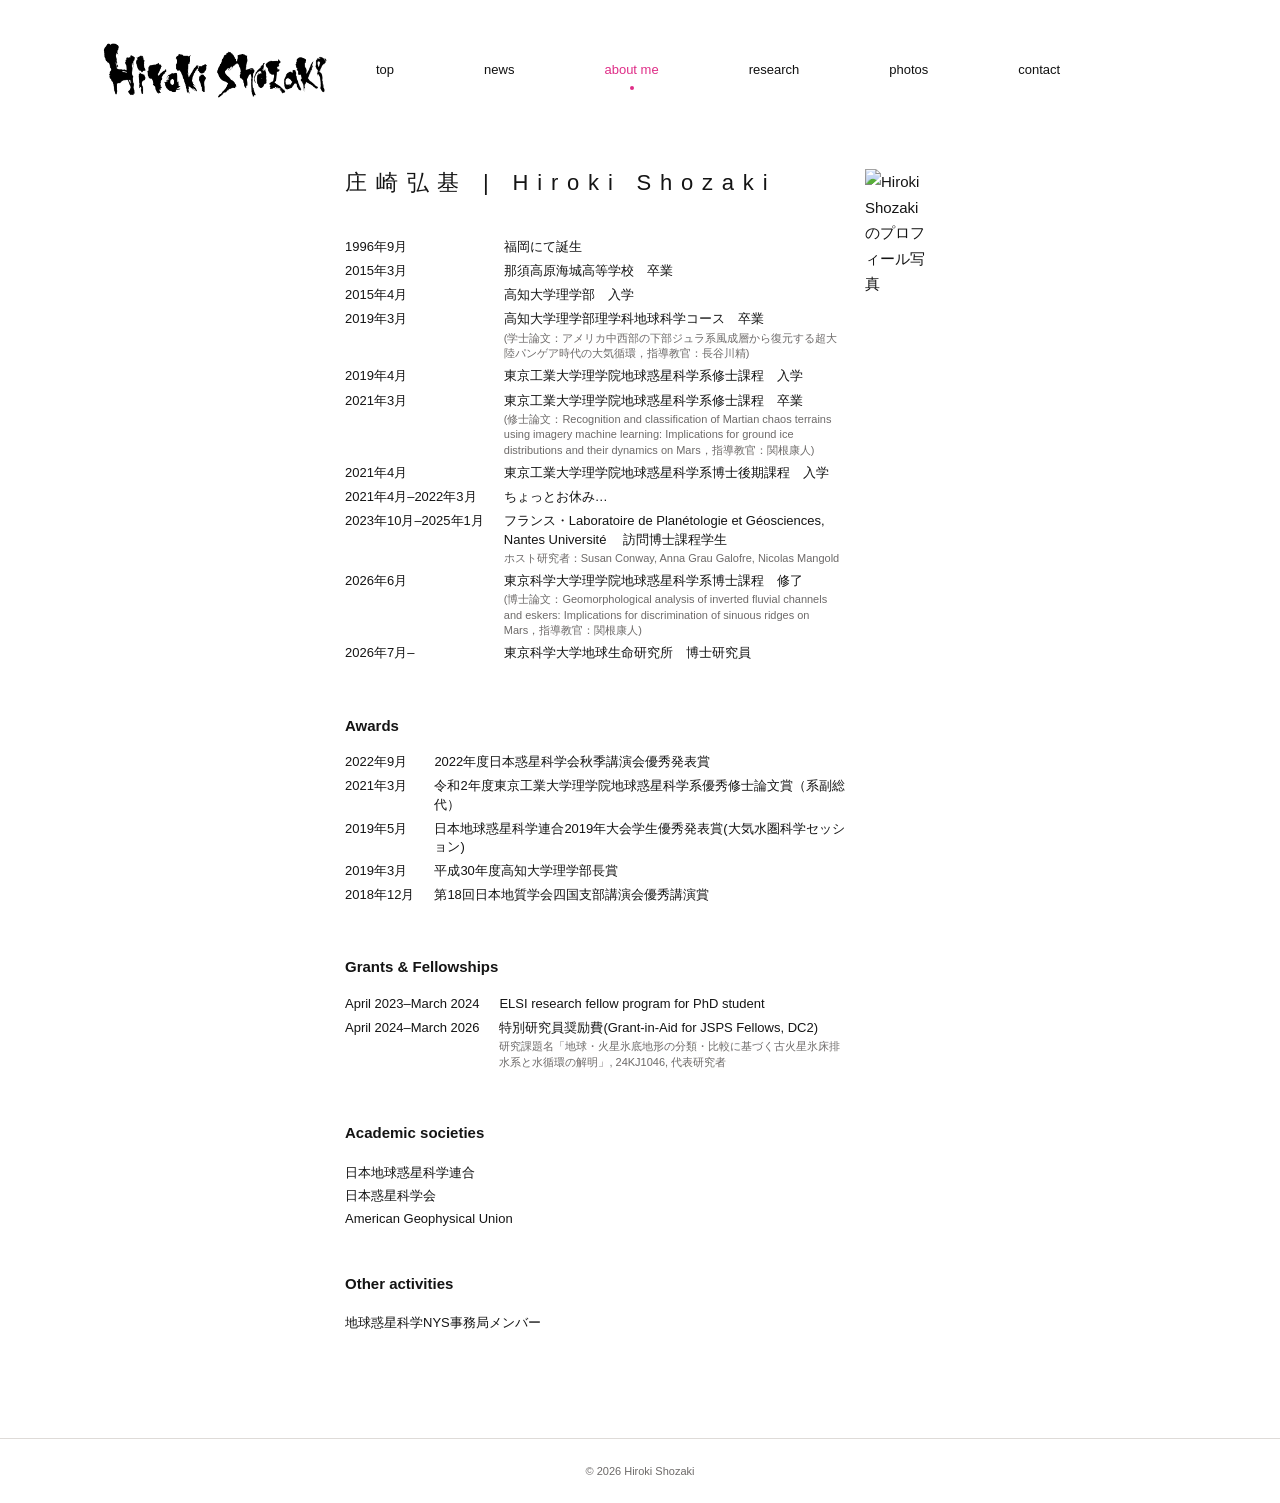
==== about.html @ f0292599 "Update about.html" ====
<!doctype html>
<html lang="ja">
  <head>
    <meta charset="utf-8">
    <meta name="viewport" content="width=device-width, initial-scale=1">
    <meta name="description" content="Hiroki Shozaki のプロフィール">
    <title>About me | Hiroki Shozaki</title>
    <link rel="icon" href="images/favi.svg" type="image/svg+xml">
    <link rel="stylesheet" href="assets/style.css">
    <style>
      /* このページ専用のレイアウト設定 */
      .prose h2 {
        font-weight: normal;
        letter-spacing: 0.4em;
        font-size: 22px;
        margin-bottom: 40px;
      }
      .history-grid {
        display: grid;
        grid-template-columns: max-content 1fr; /* 左側(年号)は改行しない幅に自動調整 */
        gap: 6px 20px; /* 行の隙間を狭く（6px）、列の隙間は20px */
        font-size: 13px; /* 文字サイズを少し小さめに */
        line-height: 1.4; /* 行間を詰める */
        margin-bottom: 50px;
      }
      .history-grid > div:nth-child(odd) {
        white-space: nowrap; /* 年月の改行を禁止 */
      }
      .history-note {
        font-size: 11px;
        color: var(--soft);
        margin-top: 2px;
        display: block;
      }
      .section-heading {
        margin-top: 40px;
        margin-bottom: 15px;
        font-size: 15px;
        font-weight: bold; /* research.html の h3 と同じように太字に変更 */
      }
      
      /* スマホ向けの設定（幅が狭いときは縦並びにする） */
      @media (max-width: 600px) {
        .history-grid {
          grid-template-columns: 1fr; /* 1列にする */
          gap: 4px;
        }
        .history-grid > div:nth-child(odd) {
          margin-top: 16px; /* 年号の上に少し隙間を空ける */
          color: var(--soft);
        }
      }
    </style>
  </head>
  <body>
    <header class="site-header">
      <div class="site-width header-row">
        <a class="wordmark" href="index.html" aria-label="Hiroki Shozaki, top">
          <img src="images/H.Shozaki_A.png" alt="Hiroki Shozaki">
        </a>
        <nav aria-label="Main navigation">
          <a href="index.html">top</a>
          <a href="news.html">news</a>
          <a class="active" href="about.html">about me</a>
          <a href="research.html">research</a>
          <a href="photos.html">photos</a>
          <a href="contact.html">contact</a>
        </nav>
      </div>
    </header>

    <main class="site-width about-page" style="padding-top: 40px;">
      <section class="about-layout">
        
        <img class="profile-photo" src="images/profile_horse.svg" alt="Hiroki Shozaki のプロフィール写真">
        
        <div class="prose">
          <h2>庄崎弘基 | Hiroki Shozaki</h2>
          
          <div class="history-grid">
            <div>1996年9月</div>
            <div>福岡にて誕生</div>
            
            <div>2015年3月</div>
            <div>那須高原海城高等学校　卒業</div>
            
            <div>2015年4月</div>
            <div>高知大学理学部　入学</div>
            
            <div>2019年3月</div>
            <div>
              高知大学理学部理学科地球科学コース　卒業
              <span class="history-note">(学士論文：アメリカ中西部の下部ジュラ系風成層から復元する超大陸パンゲア時代の大気循環，指導教官：長谷川精)</span>
            </div>
            
            <div>2019年4月</div>
            <div>東京工業大学理学院地球惑星科学系修士課程　入学</div>
            
            <div>2021年3月</div>
            <div>
              東京工業大学理学院地球惑星科学系修士課程　卒業
              <span class="history-note">(修士論文：Recognition and classification of Martian chaos terrains using imagery machine learning: Implications for ground ice distributions and their dynamics on Mars，指導教官：関根康人)</span>
            </div>
            
            <div>2021年4月</div>
            <div>東京工業大学理学院地球惑星科学系博士後期課程　入学</div>
            
            <div>2021年4月–2022年3月</div>
            <div>ちょっとお休み…</div>
            
            <div>2023年10月–2025年1月</div>
            <div>
              フランス・Laboratoire de Planétologie et Géosciences, Nantes Université 　訪問博士課程学生
              <span class="history-note">ホスト研究者：Susan Conway, Anna Grau Galofre, Nicolas Mangold</span>
            </div>

            <div>2026年6月</div>
            <div>
              東京科学大学理学院地球惑星科学系博士課程　修了
              <span class="history-note">(博士論文：Geomorphological analysis of inverted fluvial channels and eskers: Implications for discrimination of sinuous ridges on Mars，指導教官：関根康人)</span>
            </div>

            <div>2026年7月–</div>
            <div>
              東京科学大学地球生命研究所　博士研究員         
            </div>
          </div>

          <h3 class="section-heading">Awards</h3>
          <div class="history-grid">
            <div>2022年9月</div>
            <div>2022年度日本惑星科学会秋季講演会優秀発表賞</div>
            
            <div>2021年3月</div>
            <div>令和2年度東京工業大学理学院地球惑星科学系優秀修士論文賞（系副総代）</div>
            
            <div>2019年5月</div>
            <div>日本地球惑星科学連合2019年大会学生優秀発表賞(大気水圏科学セッション)</div>
            
            <div>2019年3月</div>
            <div>平成30年度高知大学理学部長賞</div>
            
            <div>2018年12月</div>
            <div>第18回日本地質学会四国支部講演会優秀講演賞</div>
          </div>

          <h3 class="section-heading">Grants &amp; Fellowships</h3>
          <div class="history-grid">
            <div>April 2023–March 2024</div>
            <div>ELSI research fellow program for PhD student</div>
            
            <div>April 2024–March 2026</div>
            <div>
              特別研究員奨励費(Grant-in-Aid for JSPS Fellows, DC2)<br>
              <span class="history-note">研究課題名「地球・火星氷底地形の分類・比較に基づく古火星氷床排水系と水循環の解明」, 24KJ1046, 代表研究者</span>
            </div>          
          </div>

          <h3 class="section-heading">Academic societies</h3>
          <ul style="list-style: none; padding-left: 0; font-size: 13px; line-height: 1.8;">
            <li>日本地球惑星科学連合</li>
            <li>日本惑星科学会</li>
            <li>American Geophysical Union</li>
          </ul>

          <h3 class="section-heading">Other activities</h3>
          <ul style="list-style: none; padding-left: 0; font-size: 13px; line-height: 1.8;">
            <li>地球惑星科学NYS事務局メンバー</li>
          </ul>
          
        </div>
      </section>
    </main>

    <footer class="site-footer">
      <div class="site-width">© <span class="year"></span> Hiroki Shozaki</div>
    </footer>
    <script src="assets/site.js"></script>
  </body>
</html>
---- assets/style.css ----
/* ロゴは --logo-width と --logo-max-height を変えるだけで大きさを調整できます。縦横比は維持されます。 */
/* トップ画像を右へ移動する場合は --top-image-shift を 20px などに変更します。 */
:root {
  --ink: #141414;
  --soft: #6d6a69;
  --line: #dedbd8;
  --pink: #df2d87;
  --paper: #fff;
  --mist: #f4f2ef;
  --logo-width: 250px;
  --logo-max-height: 100px;
  --top-image-shift: 150px;
  --nav-gap: 90px;
  --header-gap: 36px;
}

* {
  box-sizing: border-box;
}

html {
  scroll-behavior: smooth;
}

body {
  margin: 0;
  color: var(--ink);
  background: var(--paper);
  font-family: Arial, "Hiragino Kaku Gothic ProN", "Yu Gothic", sans-serif;
  font-size: 15px;
  line-height: 1.7;
}

a {
  color: inherit;
  text-underline-offset: 3px;
}

a:hover {
  color: var(--pink);
}

img {
  display: block;
  max-width: 100%;
}

.site-width {
  width: min(100% - 48px, 1100px);
  margin: 0 auto;
}

.site-header {
  padding: 31px 0 20px;
  background: #fff;
}

.header-row {
  display: flex;
  align-items: center;
  gap: var(--header-gap);
}

.wordmark {
  display: block;
  flex: 0 0 var(--logo-width);
  text-decoration: none;
}

.wordmark img {
  display: block;
  width: var(--logo-width);
  height: auto;
  max-height: var(--logo-max-height);
  object-fit: contain;
  object-position: left center;
}

nav {
  display: flex;
  flex: 1;
  align-items: center;
  justify-content: flex-start;
  gap: var(--nav-gap);
}

nav a {
  position: relative;
  color: #111;
  text-decoration: none;
  font-size: 13px;
  white-space: nowrap;
}

nav a.active,
nav a:hover {
  color: var(--pink);
}

nav a.active::after {
  content: "";
  position: absolute;
  width: 4px;
  height: 4px;
  border-radius: 50%;
  background: currentColor;
  left: 50%;
  bottom: -9px;
  transform: translateX(-50%);
}

.top-page {
  padding: 54px 0 72px;
}

.hero {
  min-height: 0;
}

.top-image {
  display: block;
  width: 100%;
  max-width: var(--top-image-width, 1000px);
  height: auto;
  margin: 0 auto;
  transform: translateX(var(--top-image-shift));
}

.eyebrow {
  margin: 0 0 8px;
  color: var(--pink);
  font-size: 10px;
  letter-spacing: .18em;
  font-weight: bold;
}

h1, h2, h3, p {
  margin-top: 0;
}

h1 {
  margin-bottom: 12px;
  font-size: clamp(37px, 5vw, 64px);
  font-weight: bold;
  line-height: 1.13;
  letter-spacing: -.035em;
}

h2 {
  font-size: 28px;
  font-weight: bold;
  line-height: 1.3;
}

.page-title {
  margin: 45px 0 50px;
}

.page-title h1 {
  margin-bottom: 3px;
}

.page-title > p:last-child {
  color: var(--soft);
}

.listing-page {
  padding-bottom: 80px;
}

.editorial-grid {
  display: grid;
  grid-template-columns: 1.2fr 1fr;
  gap: 48px 28px;
}

.news-card a {
  display: block;
  text-decoration: none;
}

.news-card img {
  width: 100%;
  aspect-ratio: 1.25;
  object-fit: cover;
  background: var(--mist);
}

.news-card.feature {
  grid-row: span 2;
}

.news-card.feature img {
  aspect-ratio: 1.05;
}

.news-card div {
  padding-top: 12px;
}

.news-card time,
.news-archive time {
  color: var(--pink);
  font-size: 11px;
  letter-spacing: .07em;
}

.news-card h2 {
  margin: 3px 0;
  font-size: 21px;
}

.news-card p {
  margin: 0;
  color: var(--soft);
  font-size: 13px;
}

.news-archive {
  width: min(100%, 720px);
  margin: 90px auto 0;
}

.news-archive > h2 {
  padding-bottom: 11px;
  border-bottom: 1px solid var(--ink);
}

.news-archive article {
  display: grid;
  grid-template-columns: 130px 1fr;
  gap: 12px;
  padding: 16px 0;
  border-bottom: 1px solid var(--line);
}

.news-archive p {
  margin: 0;
}

.about-page,
.research-page,
.contact-page {
  padding-bottom: 90px;
}

/* ▼ 今回変更したレイアウト部分 ▼ */
.about-layout {
  max-width: 590px;
  margin: 0 auto; /* 中央寄せ */
  position: relative; /* 画像を右上に固定するための基準 */
  padding-right: 90px; /* 右側の画像と文字が被らないようにスペースを空ける */
}

.profile-photo {
  position: absolute;
  top: 0;
  right: 0;
  width: 70px; /* 画像を小さく */
  height: auto;
  background: transparent;
}
/* ▲ ここまで ▲ */

.prose {
  max-width: 100%;
}

.prose p {
  margin-bottom: 21px;
}

.editable {
  color: var(--soft);
  border-left: 2px solid var(--pink);
  padding-left: 14px;
}

.prose dl {
  margin: 33px 0 0;
  border-top: 1px solid var(--ink);
}

.prose dl div {
  padding: 12px 0;
  border-bottom: 1px solid var(--line);
}

.prose dt {
  display: inline-block;
  width: 145px;
  font-size: 12px;
  font-weight: bold;
}

.prose dd {
  display: inline;
  margin: 0;
  font-size: 13px;
}

.research-image {
  width: min(100%, 670px);
  max-height: 430px;
  margin: 0 auto 50px;
  object-fit: cover;
  background: var(--mist);
}

.research-intro {
  max-width: 620px;
  margin: 0 auto 70px;
}

.publications {
  max-width: 620px;
  margin: 0 auto;
}

.publications > h2 {
  padding-bottom: 11px;
  border-bottom: 1px solid var(--ink);
}

.publications h3 {
  margin: 32px 0 12px;
  font-size: 15px;
}

.publications ol {
  padding-left: 23px;
}

.publications li {
  margin: 0 0 20px;
  padding-left: 6px;
}

.publications li span {
  color: var(--soft);
  font-size: 13px;
}

.publications a {
  color: #333;
}

.publications a:hover {
  color: var(--pink);
}

.note {
  color: var(--soft);
  font-size: 12px;
}

.photo-grid {
  display: grid;
  grid-template-columns: repeat(3, 1fr);
  gap: 48px 20px;
}

.photo-grid figure {
  margin: 0;
}

.photo-grid img {
  width: 100%;
  aspect-ratio: 1/1;
  object-fit: cover;
  background: var(--mist);
}

.photo-grid figcaption {
  display: flex;
  justify-content: space-between;
  padding-top: 8px;
  font-size: 12px;
}

.photo-grid figcaption span {
  color: var(--soft);
}

.contact-details {
  width: min(100%, 610px);
  margin: 15vh auto 20vh;
}

.contact-details p {
  display: grid;
  grid-template-columns: 125px 1fr;
  padding: 15px 0;
  border-top: 1px solid var(--line);
}

.contact-details b {
  font-size: 12px;
  letter-spacing: .08em;
  text-transform: uppercase;
}

.contact-details a {
  color: var(--pink);
}

.contact-details .note {
  display: block;
  padding-top: 20px;
  border: none;
}

.site-footer {
  padding: 23px 0;
  border-top: 1px solid var(--line);
  color: var(--soft);
  font-size: 11px;
  text-align: center;
}

/* スマートフォン向けの表示設定 */
@media (max-width: 760px) {
  .site-width {
    width: min(100% - 30px, 1100px);
  }
  
  .site-header {
    padding-top: 21px;
  }
  
  .header-row {
    display: block;
  }
  
  .wordmark {
    display: inline-block;
    margin-bottom: 18px;
  }
  
  nav {
    justify-content: flex-start;
    flex-wrap: wrap;
    gap: 8px 16px;
  }
  
  nav a {
    font-size: 12px;
  }
  
  .top-page {
    padding-top: 24px;
  }
  
  .page-title {
    margin: 33px 0 34px;
  }
  
  .editorial-grid {
    grid-template-columns: 1fr;
    gap: 32px;
  }
  
  .news-card.feature {
    grid-row: auto;
  }
  
  .news-card.feature img {
    aspect-ratio: 1.25;
  }
  
  .news-archive {
    margin-top: 60px;
  }
  
  .news-archive article {
    grid-template-columns: 1fr;
    gap: 3px;
  }
  
  /* ▼ スマホ向けの About ページ設定 ▼ */
  .about-layout {
    padding-right: 0; /* スマホでは右側の余白をなくす */
  }
  .profile-photo {
    position: relative; /* 固定を解除して上に配置 */
    width: 120px;
    margin: 0 auto 30px; /* 中央寄せ */
    display: block;
  }
  /* ▲ ここまで ▲ */
  
  .photo-grid {
    grid-template-columns: repeat(2, 1fr);
    gap: 28px 12px;
  }
  
  .contact-details {
    margin: 8vh 0 12vh;
  }
  
  .contact-details p {
    grid-template-columns: 1fr;
    gap: 2px;
  }
}
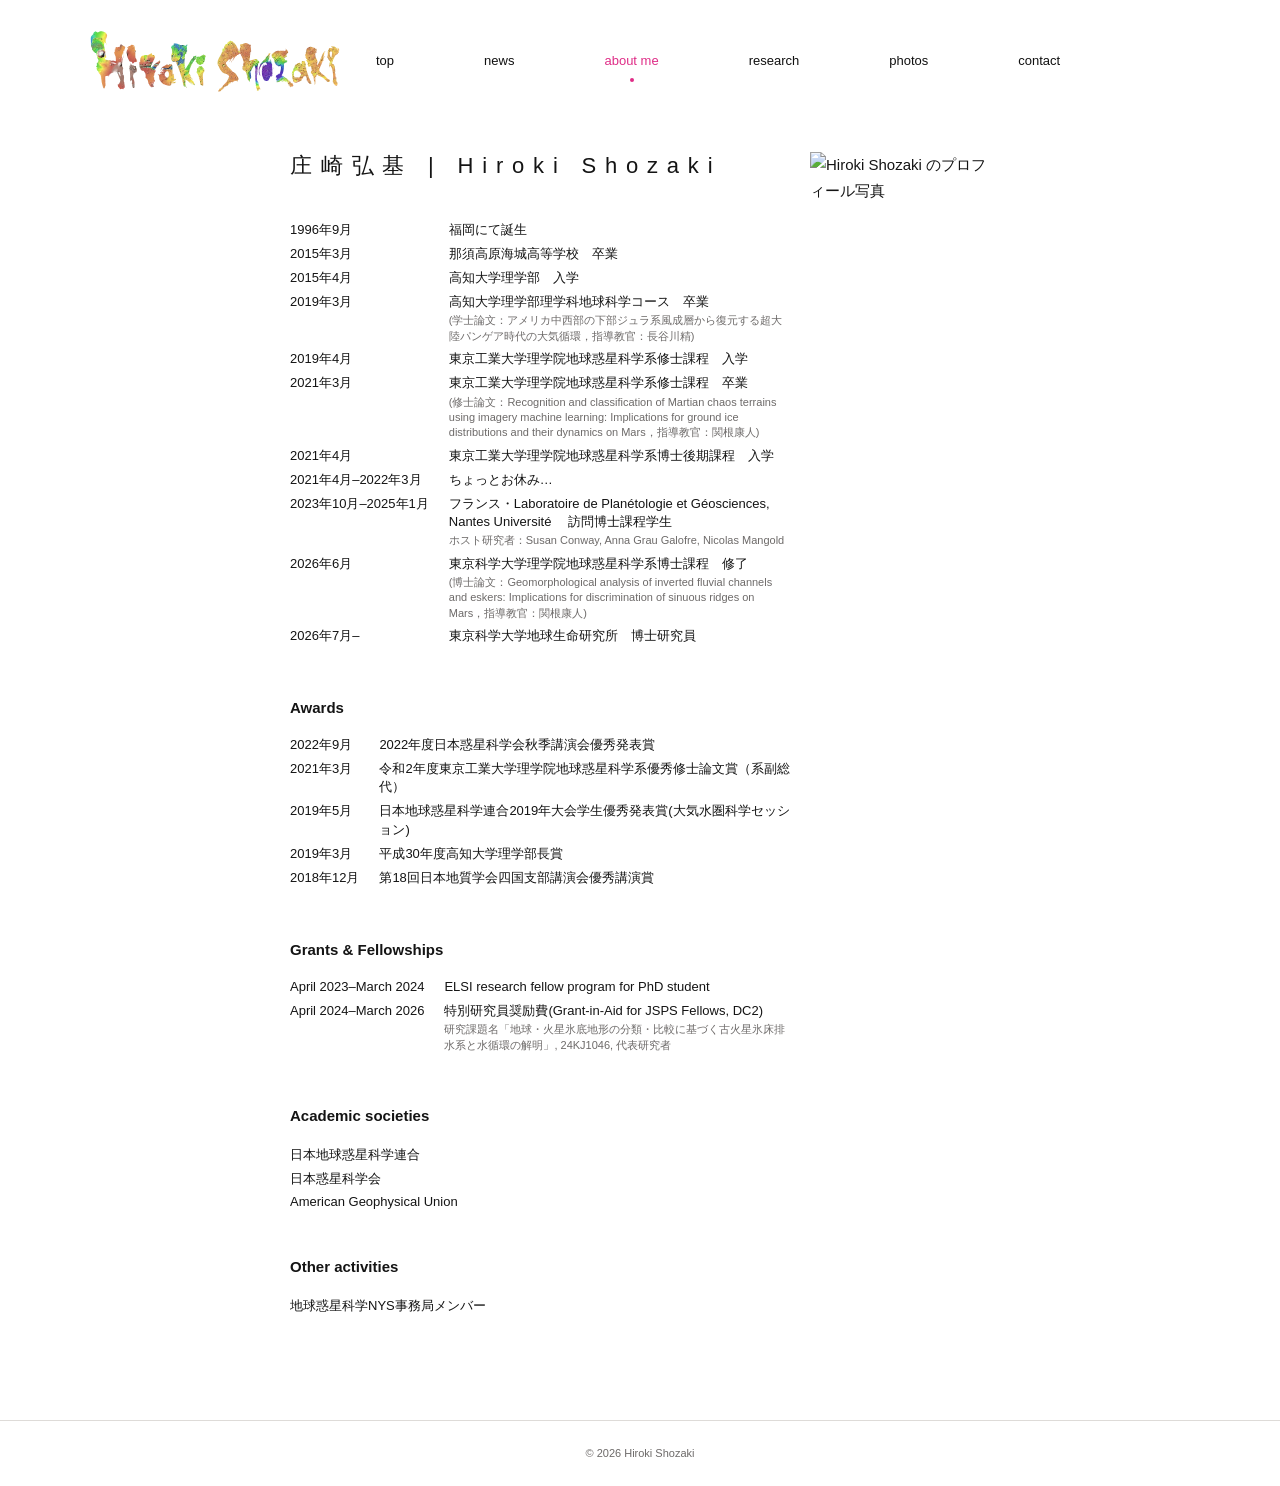
==== commit efe1575c: "Update about.html" ====
--- a/about.html
+++ b/about.html
@@ -56,7 +56,7 @@
     <header class="site-header">
       <div class="site-width header-row">
         <a class="wordmark" href="index.html" aria-label="Hiroki Shozaki, top">
-          <img src="images/H.Shozaki_A.png" alt="Hiroki Shozaki">
+          <img src="images/home_icon_mars.svg" alt="Hiroki Shozaki">
         </a>
         <nav aria-label="Main navigation">
           <a href="index.html">top</a>
--- a/assets/style.css
+++ b/assets/style.css
@@ -246,17 +246,17 @@
 
 /* ▼ 今回変更したレイアウト部分 ▼ */
 .about-layout {
-  max-width: 590px;
+  max-width: 700px;
   margin: 0 auto; /* 中央寄せ */
   position: relative; /* 画像を右上に固定するための基準 */
-  padding-right: 90px; /* 右側の画像と文字が被らないようにスペースを空ける */
+  padding-right: 200px; /* 右側の画像と文字が被らないようにスペースを空ける */
 }
 
 .profile-photo {
   position: absolute;
   top: 0;
   right: 0;
-  width: 70px; /* 画像を小さく */
+  width: 180px; /* 画像を小さく */
   height: auto;
   background: transparent;
 }
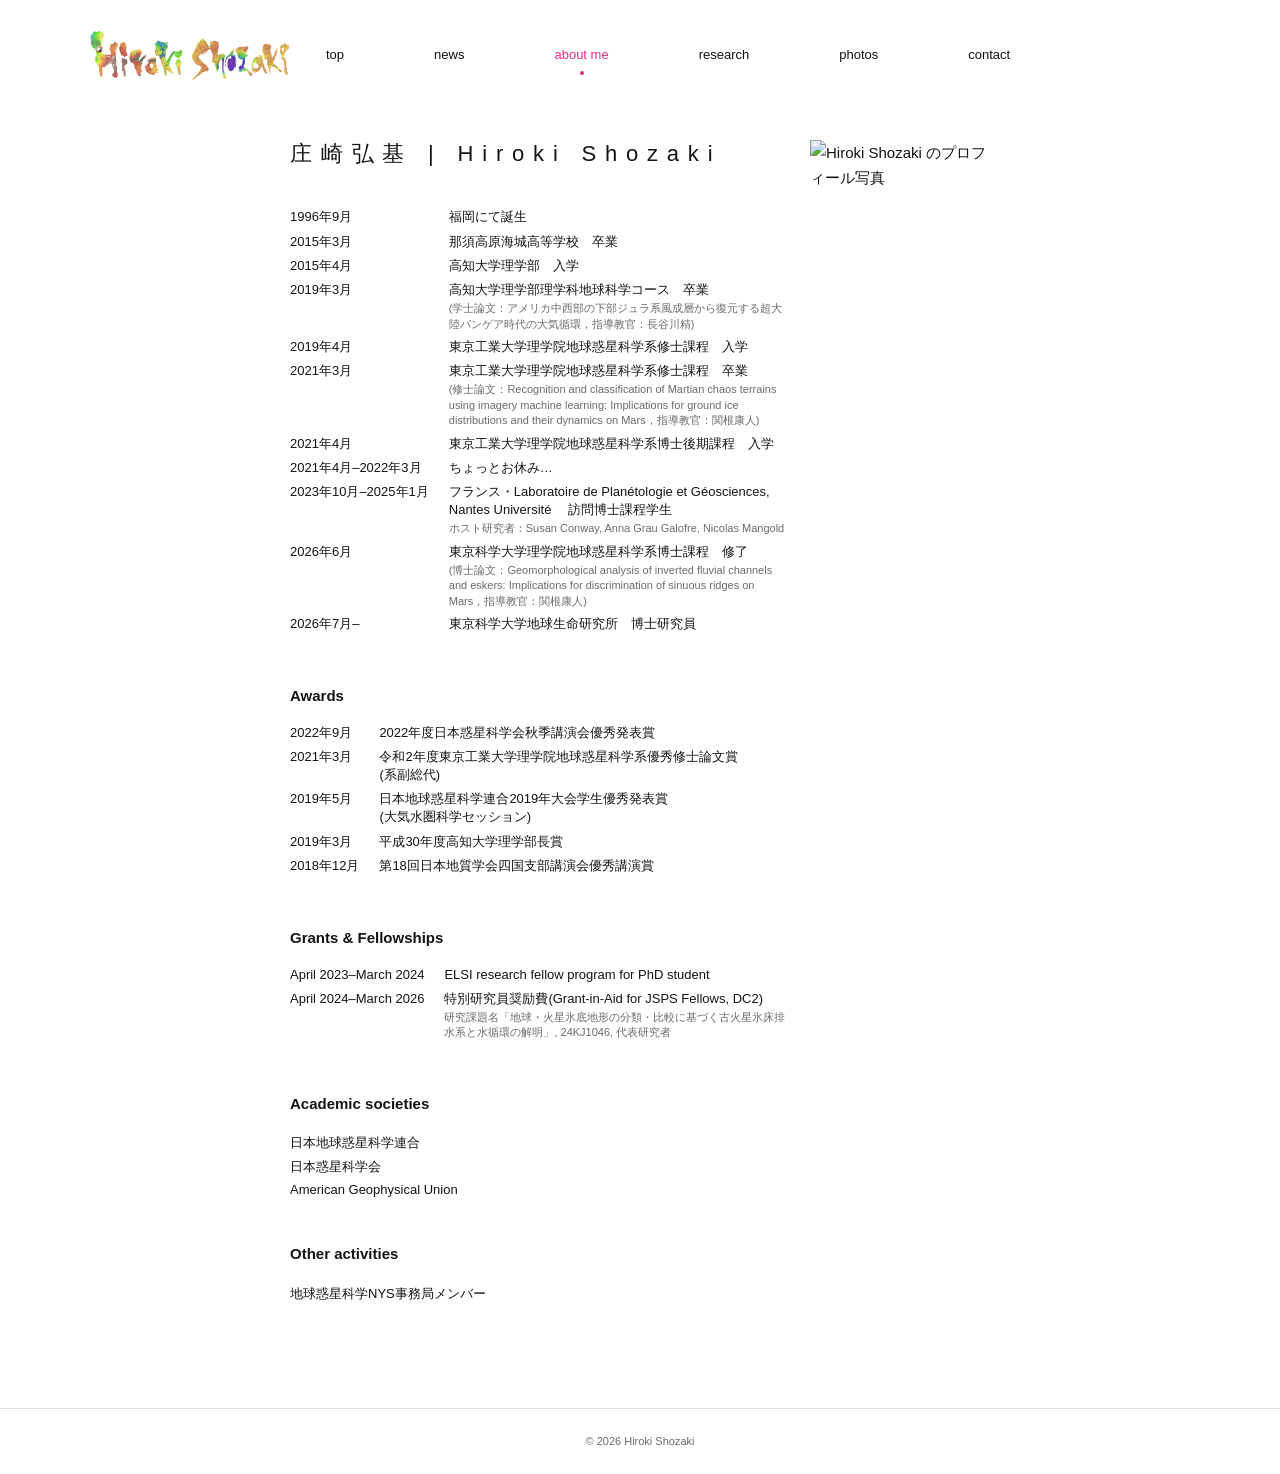
==== commit 72e5857d: "Update about.html" ====
--- a/about.html
+++ b/about.html
@@ -132,10 +132,10 @@
             <div>2022年度日本惑星科学会秋季講演会優秀発表賞</div>
             
             <div>2021年3月</div>
-            <div>令和2年度東京工業大学理学院地球惑星科学系優秀修士論文賞（系副総代）</div>
+            <div>令和2年度東京工業大学理学院地球惑星科学系優秀修士論文賞<br>(系副総代)</div>
             
             <div>2019年5月</div>
-            <div>日本地球惑星科学連合2019年大会学生優秀発表賞(大気水圏科学セッション)</div>
+            <div>日本地球惑星科学連合2019年大会学生優秀発表賞<br>(大気水圏科学セッション)</div>
             
             <div>2019年3月</div>
             <div>平成30年度高知大学理学部長賞</div>
--- a/assets/style.css
+++ b/assets/style.css
@@ -7,8 +7,8 @@
   --pink: #df2d87;
   --paper: #fff;
   --mist: #f4f2ef;
-  --logo-width: 250px;
-  --logo-max-height: 100px;
+  --logo-width: 200px;
+  --logo-max-height: 50px;
   --top-image-shift: 150px;
   --nav-gap: 90px;
   --header-gap: 36px;
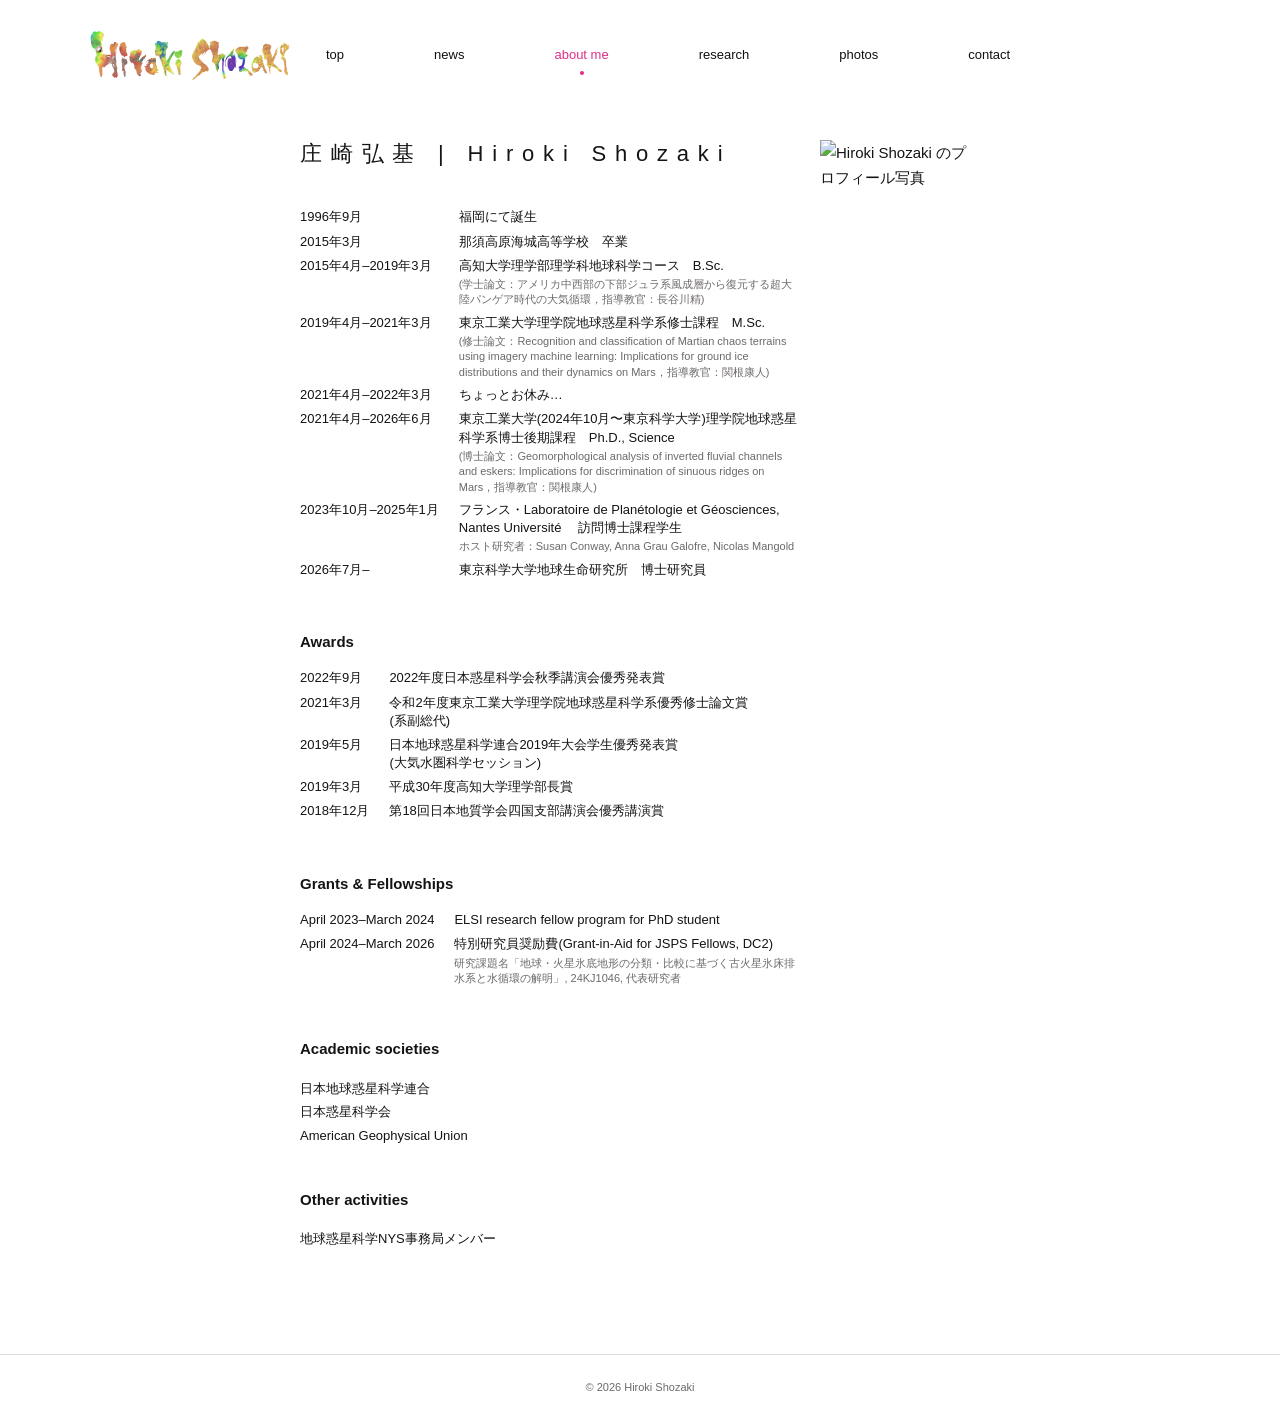
==== commit 28eca10a: "Update about.html" ====
--- a/about.html
+++ b/about.html
@@ -83,41 +83,32 @@
             
             <div>2015年3月</div>
             <div>那須高原海城高等学校　卒業</div>
-            
-            <div>2015年4月</div>
-            <div>高知大学理学部　入学</div>
-            
-            <div>2019年3月</div>
+             
+            <div>2015年4月–2019年3月</div>
             <div>
-              高知大学理学部理学科地球科学コース　卒業
+              高知大学理学部理学科地球科学コース　B.Sc.
               <span class="history-note">(学士論文：アメリカ中西部の下部ジュラ系風成層から復元する超大陸パンゲア時代の大気循環，指導教官：長谷川精)</span>
             </div>
             
-            <div>2019年4月</div>
-            <div>東京工業大学理学院地球惑星科学系修士課程　入学</div>
-            
-            <div>2021年3月</div>
+            <div>2019年4月–2021年3月</div>
             <div>
-              東京工業大学理学院地球惑星科学系修士課程　卒業
+              東京工業大学理学院地球惑星科学系修士課程　M.Sc.
               <span class="history-note">(修士論文：Recognition and classification of Martian chaos terrains using imagery machine learning: Implications for ground ice distributions and their dynamics on Mars，指導教官：関根康人)</span>
             </div>
-            
-            <div>2021年4月</div>
-            <div>東京工業大学理学院地球惑星科学系博士後期課程　入学</div>
-            
+
             <div>2021年4月–2022年3月</div>
             <div>ちょっとお休み…</div>
             
+            <div>2021年4月–2026年6月</div>
+            <div>
+              東京工業大学(2024年10月〜東京科学大学)理学院地球惑星科学系博士後期課程　Ph.D., Science
+              <span class="history-note">(博士論文：Geomorphological analysis of inverted fluvial channels and eskers: Implications for discrimination of sinuous ridges on Mars，指導教官：関根康人)</span>
+            </div>
+              
             <div>2023年10月–2025年1月</div>
             <div>
               フランス・Laboratoire de Planétologie et Géosciences, Nantes Université 　訪問博士課程学生
               <span class="history-note">ホスト研究者：Susan Conway, Anna Grau Galofre, Nicolas Mangold</span>
-            </div>
-
-            <div>2026年6月</div>
-            <div>
-              東京科学大学理学院地球惑星科学系博士課程　修了
-              <span class="history-note">(博士論文：Geomorphological analysis of inverted fluvial channels and eskers: Implications for discrimination of sinuous ridges on Mars，指導教官：関根康人)</span>
             </div>
 
             <div>2026年7月–</div>
--- a/assets/style.css
+++ b/assets/style.css
@@ -246,17 +246,17 @@
 
 /* ▼ 今回変更したレイアウト部分 ▼ */
 .about-layout {
-  max-width: 700px;
+  max-width: 680px;
   margin: 0 auto; /* 中央寄せ */
   position: relative; /* 画像を右上に固定するための基準 */
-  padding-right: 200px; /* 右側の画像と文字が被らないようにスペースを空ける */
+  padding-right: 180px; /* 右側の画像と文字が被らないようにスペースを空ける */
 }
 
 .profile-photo {
   position: absolute;
   top: 0;
   right: 0;
-  width: 180px; /* 画像を小さく */
+  width: 160px; /* 画像を小さく */
   height: auto;
   background: transparent;
 }
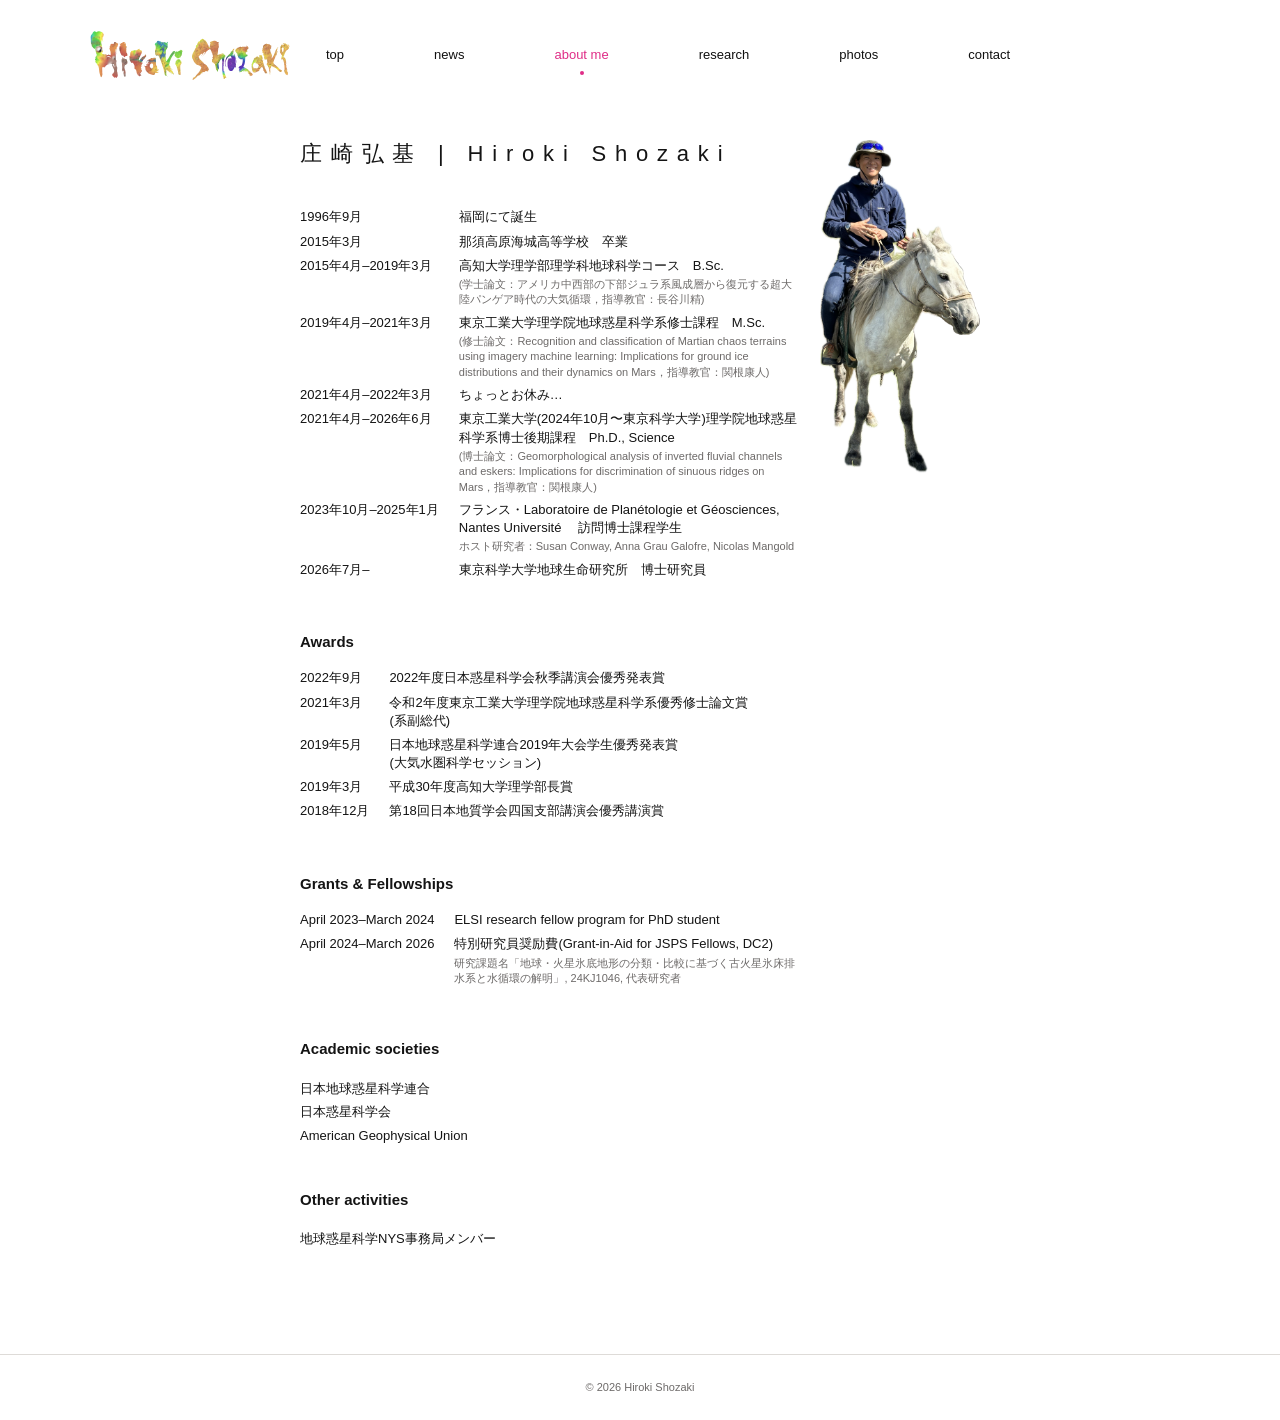
==== commit afa2ff46: "Update about.html" ====
--- a/about.html
+++ b/about.html
@@ -72,7 +72,7 @@
     <main class="site-width about-page" style="padding-top: 40px;">
       <section class="about-layout">
         
-        <img class="profile-photo" src="images/profile_horse.svg" alt="Hiroki Shozaki のプロフィール写真">
+        <img class="profile-photo" src="images/profile_mongolia.png" alt="Hiroki Shozaki のプロフィール写真">
         
         <div class="prose">
           <h2>庄崎弘基 | Hiroki Shozaki</h2>
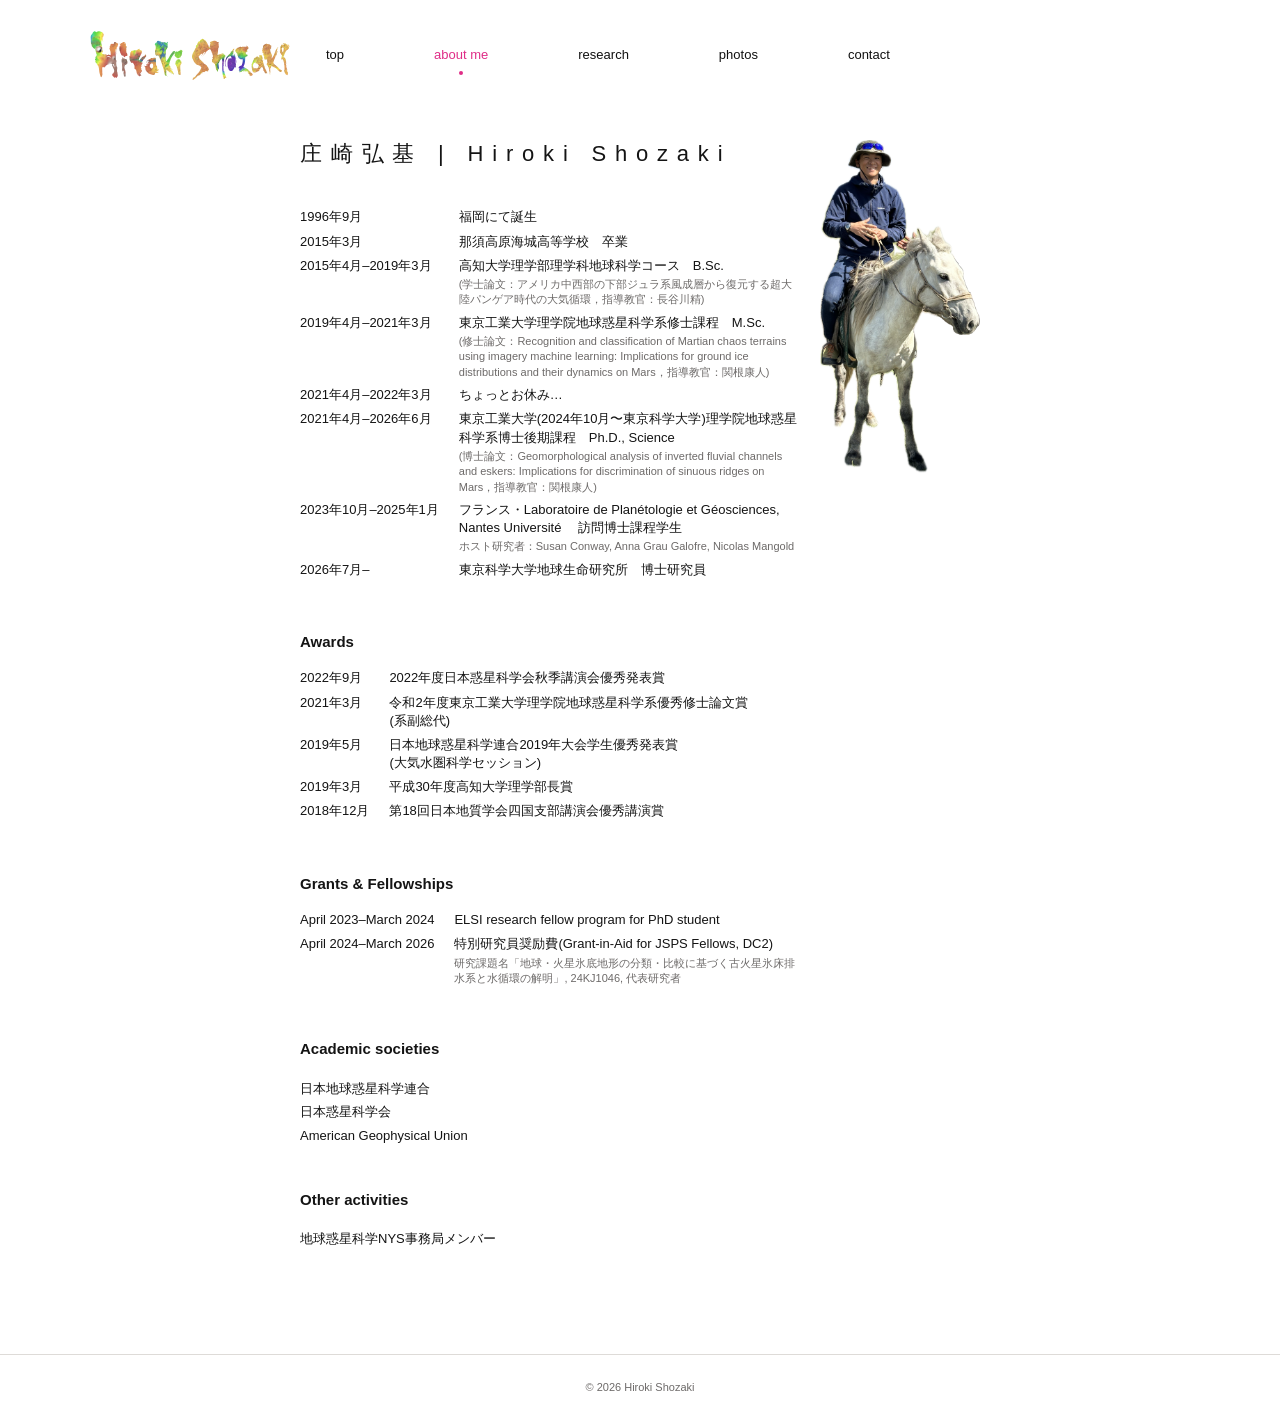
==== commit 2bb57fcf: "Update about.html" ====
--- a/about.html
+++ b/about.html
@@ -5,7 +5,7 @@
     <meta name="viewport" content="width=device-width, initial-scale=1">
     <meta name="description" content="Hiroki Shozaki のプロフィール">
     <title>About me | Hiroki Shozaki</title>
-    <link rel="icon" href="images/favi.svg" type="image/svg+xml">
+    <link rel="icon" href="images/favi.svg?v=2" type="image/svg+xml">
     <link rel="stylesheet" href="assets/style.css">
     <style>
       /* このページ専用のレイアウト設定 */
@@ -60,7 +60,6 @@
         </a>
         <nav aria-label="Main navigation">
           <a href="index.html">top</a>
-          <a href="news.html">news</a>
           <a class="active" href="about.html">about me</a>
           <a href="research.html">research</a>
           <a href="photos.html">photos</a>
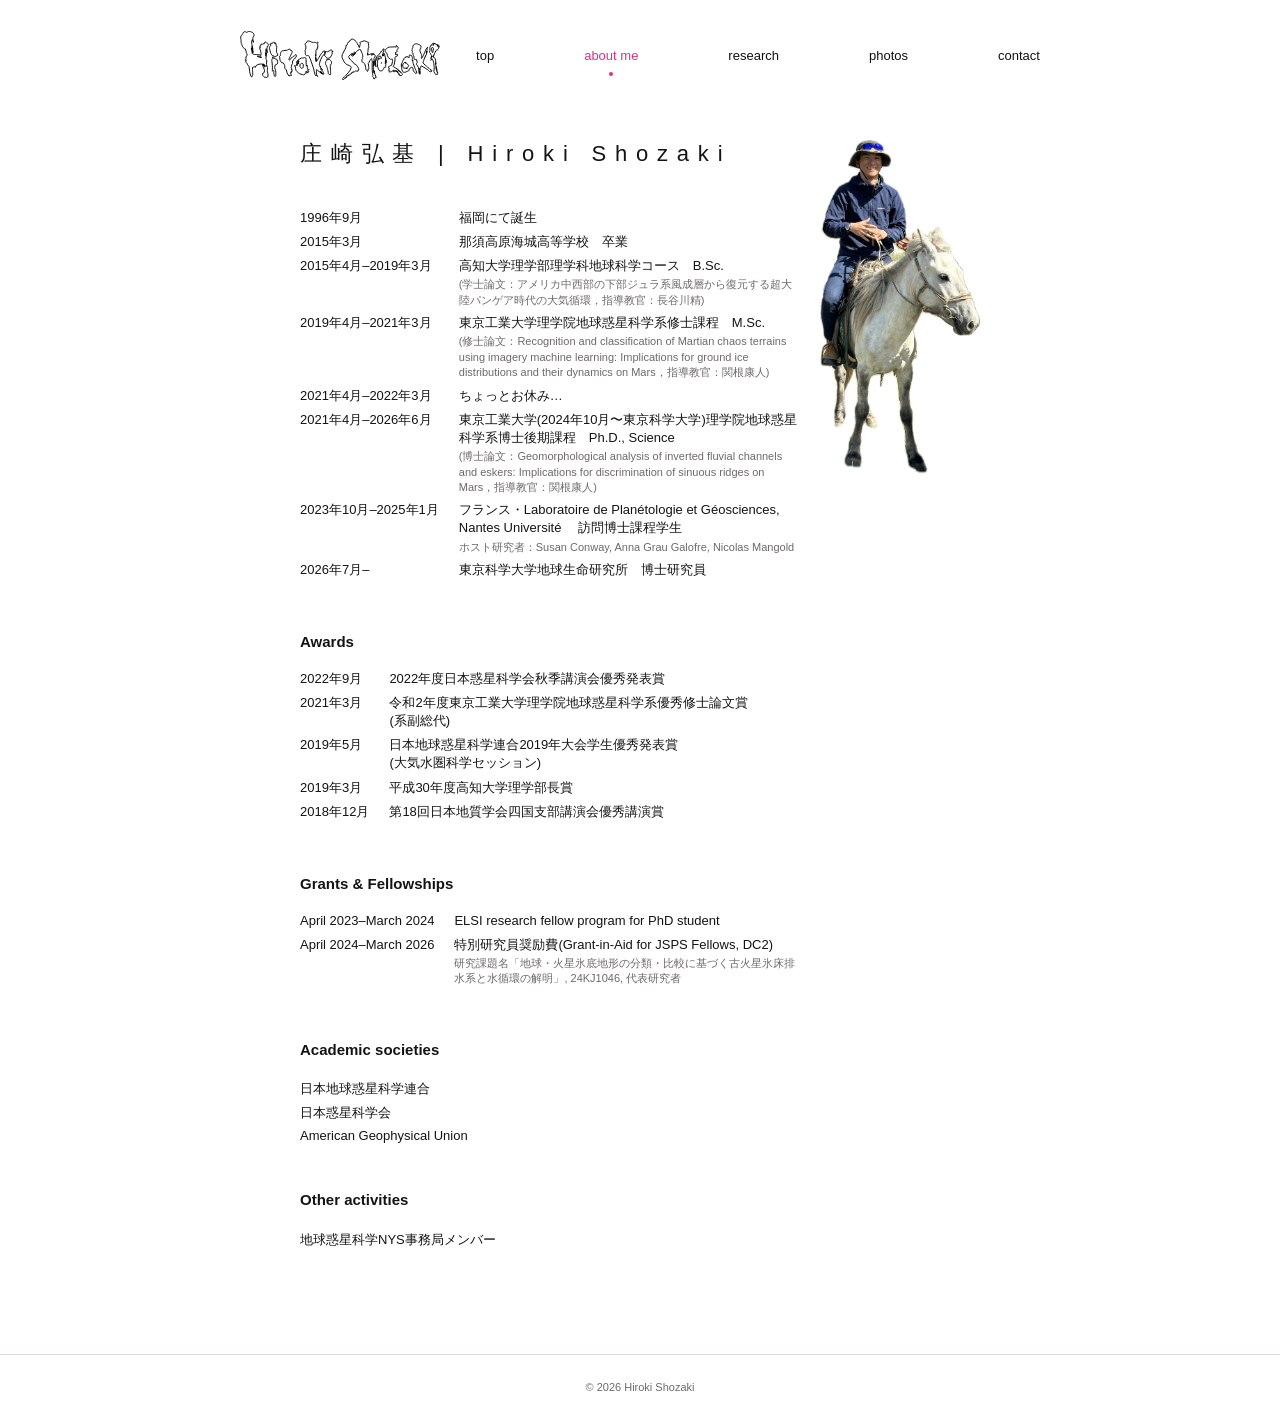
==== commit 8320b7e8: "Update about.html" ====
--- a/about.html
+++ b/about.html
@@ -56,7 +56,7 @@
     <header class="site-header">
       <div class="site-width header-row">
         <a class="wordmark" href="index.html" aria-label="Hiroki Shozaki, top">
-          <img src="images/home_icon_mars.svg" alt="Hiroki Shozaki">
+          <img src="images/home_HS_open.svg" alt="Hiroki Shozaki">
         </a>
         <nav aria-label="Main navigation">
           <a href="index.html">top</a>
--- a/assets/style.css
+++ b/assets/style.css
@@ -9,7 +9,7 @@
   --mist: #f4f2ef;
   --logo-width: 200px;
   --logo-max-height: 50px;
-  --top-image-shift: 150px;
+  --top-image-shift: 0px;
   --nav-gap: 90px;
   --header-gap: 36px;
 }
@@ -58,6 +58,7 @@
 .header-row {
   display: flex;
   align-items: center;
+  justify-content: center; /* ▼これを追加：全体を中央寄せにする▼ */
   gap: var(--header-gap);
 }
 
@@ -78,7 +79,7 @@
 
 nav {
   display: flex;
-  flex: 1;
+  /* flex: 1; を削除しました（空間を埋めずに、必要な幅だけにするため） */
   align-items: center;
   justify-content: flex-start;
   gap: var(--nav-gap);
